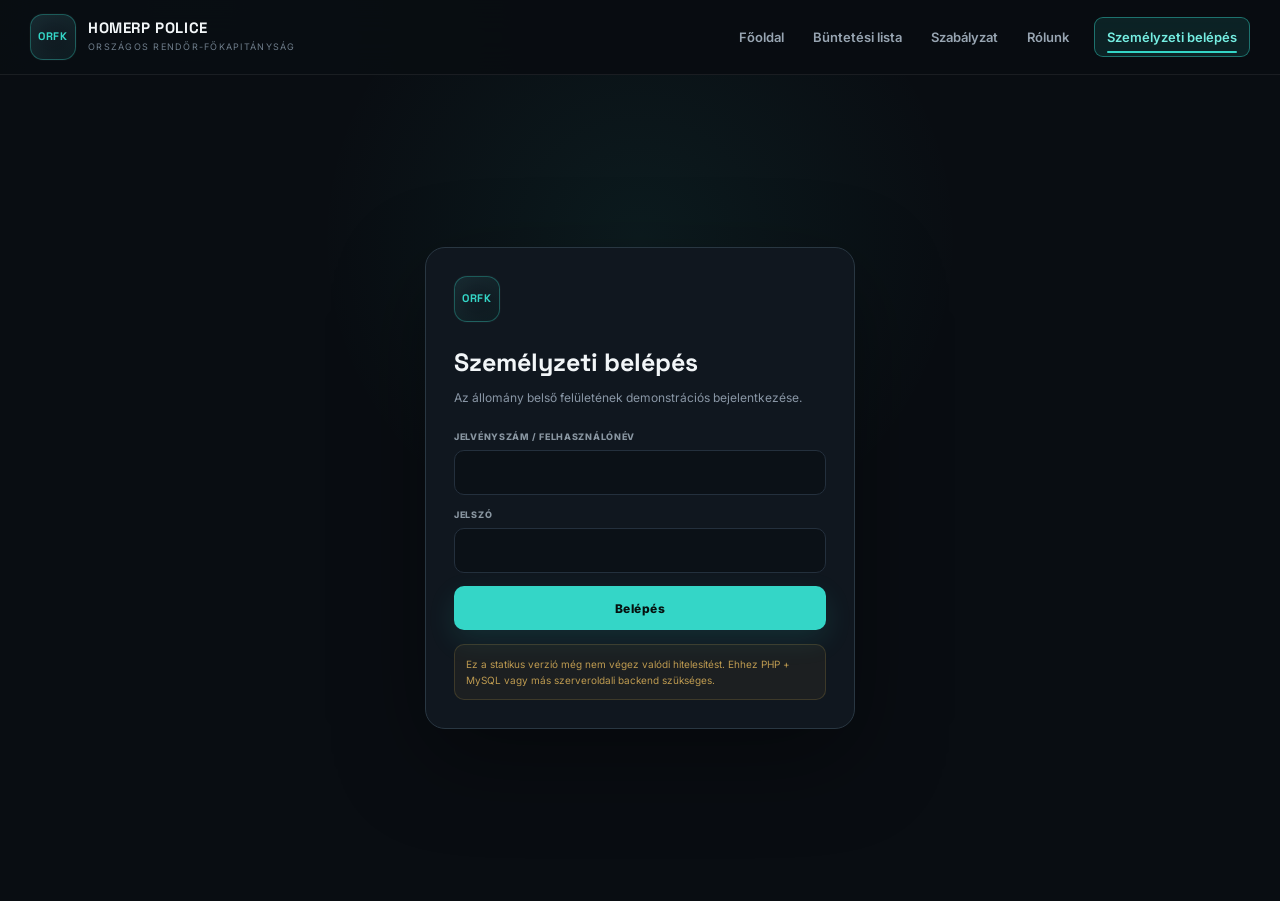
==== belepes.html @ 35298e3b "Add files via upload" ====
<!doctype html><html lang="hu"><head><meta charset="utf-8"><meta name="viewport" content="width=device-width,initial-scale=1"><title>Személyzeti belépés | ORFK</title><link rel="stylesheet" href="styles.css"></head><body>
<header class="site-header"><div class="container header-inner"><a class="brand" href="index.html"><span class="brand-mark">ORFK</span><span><strong>HOMERP POLICE</strong><small>Országos Rendőr-főkapitányság</small></span></a><nav class="nav"><a href="index.html">Főoldal</a><a href="buntetesek.html">Büntetési lista</a><a href="szabalyzat.html">Szabályzat</a><a href="rolunk.html">Rólunk</a><a class="login-link active" href="belepes.html">Személyzeti belépés</a></nav><button class="menu-btn">☰</button></div></header>
<main class="login-wrap"><form class="login-card" id="loginForm"><div class="brand-mark" style="margin-bottom:20px">ORFK</div><h1>Személyzeti belépés</h1><p>Az állomány belső felületének demonstrációs bejelentkezése.</p><div class="form-group"><label>JELVÉNYSZÁM / FELHASZNÁLÓNÉV</label><input class="form-control" autocomplete="username" required></div><div class="form-group"><label>JELSZÓ</label><input class="form-control" type="password" autocomplete="current-password" required></div><button class="btn btn-primary" style="width:100%">Belépés</button><div class="form-note">Ez a statikus verzió még nem végez valódi hitelesítést. Ehhez PHP + MySQL vagy más szerveroldali backend szükséges.</div></form></main>
<script src="data.js"></script><script src="app.js"></script></body></html>
---- styles.css ----
@import url('https://fonts.googleapis.com/css2?family=Inter:wght@400;500;600;700;800&family=Space+Grotesk:wght@600;700&display=swap');

:root {
  --bg:#090d12;
  --bg-2:#0d131a;
  --panel:#111821;
  --panel-2:#151e28;
  --panel-soft:rgba(18,27,37,.82);
  --text:#f2f6f8;
  --muted:#8996a5;
  --line:#24303d;
  --line-strong:#2f4150;
  --accent:#34d6c7;
  --accent-2:#75eee2;
  --accent-soft:rgba(52,214,199,.11);
  --danger:#ff6577;
  --warning:#ffc857;
  --success:#49db9b;
  --shadow:0 24px 60px rgba(0,0,0,.34);
  --radius:16px;
}

*{box-sizing:border-box}
html{scroll-behavior:smooth;background:var(--bg)}
body{margin:0;font-family:'Inter',system-ui,-apple-system,BlinkMacSystemFont,'Segoe UI',sans-serif;color:var(--text);background:
radial-gradient(circle at 15% 0%,rgba(52,214,199,.06),transparent 28%),
linear-gradient(180deg,#090d12,#0b1016 48%,#090d12);line-height:1.6}
body.menu-open{overflow:hidden}
a{color:inherit;text-decoration:none}
button,input{font:inherit}
img{max-width:100%;display:block}
.container{width:min(1220px,calc(100% - 40px));margin:0 auto}

.topbar{background:#070a0e;border-bottom:1px solid #18212b;color:#778391;font-size:11px;letter-spacing:.11em;text-transform:uppercase}
.topbar .container{min-height:32px;display:flex;align-items:center;justify-content:space-between;gap:16px}
.status-dot{display:inline-block;width:7px;height:7px;border-radius:50%;background:var(--success);margin-right:8px;box-shadow:0 0 14px rgba(73,219,155,.75)}

.site-header{position:sticky;top:0;z-index:50;background:rgba(9,13,18,.88);backdrop-filter:blur(18px);border-bottom:1px solid rgba(255,255,255,.07)}
.header-inner{height:74px;display:flex;align-items:center;gap:28px}
.brand{display:flex;align-items:center;gap:12px;min-width:255px}
.brand-mark{width:46px;height:46px;border-radius:13px;display:grid;place-items:center;border:1px solid rgba(52,214,199,.35);background:linear-gradient(145deg,#17242c,#0d151b);color:var(--accent);font-family:'Space Grotesk';font-weight:700;font-size:11px;letter-spacing:.06em;box-shadow:inset 0 0 24px rgba(52,214,199,.06),0 0 0 1px rgba(255,255,255,.02)}
.brand strong{display:block;font-family:'Space Grotesk';font-size:15px;line-height:1.1;letter-spacing:.04em}
.brand small{display:block;margin-top:4px;color:#6f7d8b;font-size:9px;letter-spacing:.14em;text-transform:uppercase}
.nav{margin-left:auto;display:flex;align-items:center;gap:5px}
.nav a{position:relative;color:#98a5b2;padding:9px 12px;border-radius:9px;font-size:13px;font-weight:600;transition:.18s}
.nav a:hover,.nav a.active{color:#fff;background:#111820}
.nav a.active::after{content:"";position:absolute;left:12px;right:12px;bottom:3px;height:2px;border-radius:2px;background:var(--accent)}
.nav .login-link{margin-left:8px;border:1px solid #273440;background:#0d141b;color:#c5d0d8}
.nav .login-link:hover,.nav .login-link.active{border-color:rgba(52,214,199,.45);background:var(--accent-soft);color:var(--accent-2)}
.menu-btn{display:none;margin-left:auto;background:#10171f;color:white;border:1px solid var(--line);border-radius:10px;width:42px;height:42px;cursor:pointer}

.hero{min-height:600px;position:relative;overflow:hidden;border-bottom:1px solid #18212a;background:
radial-gradient(circle at 75% 45%,rgba(52,214,199,.12),transparent 24%),
linear-gradient(110deg,rgba(8,12,17,.99) 0%,rgba(9,14,20,.96) 45%,rgba(10,18,24,.87) 100%)}
.hero::before{content:"";position:absolute;inset:0;opacity:.28;background-image:linear-gradient(rgba(255,255,255,.025) 1px,transparent 1px),linear-gradient(90deg,rgba(255,255,255,.025) 1px,transparent 1px);background-size:48px 48px;mask-image:linear-gradient(to right,black,transparent 85%)}
.hero::after{content:"HOMERP";position:absolute;right:-25px;bottom:-78px;font-family:'Space Grotesk';font-weight:700;font-size:190px;letter-spacing:-.055em;color:rgba(255,255,255,.018)}
.hero-inner{position:relative;z-index:2;min-height:600px;display:grid;grid-template-columns:1.08fr .92fr;align-items:center;gap:58px}
.eyebrow,.kicker{color:var(--accent);text-transform:uppercase;font-size:11px;letter-spacing:.2em;font-weight:800}
.eyebrow{display:flex;align-items:center;gap:10px}.eyebrow::before{content:"";width:28px;height:2px;background:var(--accent)}
.hero h1{font-family:'Space Grotesk';font-size:67px;line-height:.98;letter-spacing:-.045em;margin:18px 0 21px;max-width:780px}
.hero h1 span{display:block;color:var(--accent)}
.hero p{max-width:690px;color:#98a6b3;font-size:16px;margin:0}
.hero-actions{display:flex;gap:12px;margin-top:30px;flex-wrap:wrap}
.btn{min-height:44px;padding:0 18px;border-radius:10px;border:1px solid transparent;display:inline-flex;align-items:center;justify-content:center;font-size:12px;font-weight:800;letter-spacing:.04em;cursor:pointer;transition:.18s}
.btn-primary{background:var(--accent);color:#06110f;box-shadow:0 10px 28px rgba(52,214,199,.12)}
.btn-primary:hover{background:var(--accent-2);transform:translateY(-1px)}
.btn-ghost{border-color:#2a3843;background:#10171e;color:#c4cfd7}.btn-ghost:hover{border-color:rgba(52,214,199,.45);color:var(--accent-2)}
.hero-card{min-height:330px;border:1px solid #263440;border-radius:22px;background:linear-gradient(145deg,rgba(21,31,41,.9),rgba(12,18,24,.95));box-shadow:var(--shadow);padding:24px;position:relative;overflow:hidden}
.hero-card::before{content:"HRP";position:absolute;inset:24px 24px 82px;border:1px solid rgba(52,214,199,.16);border-radius:18px;display:grid;place-items:center;font-family:'Space Grotesk';font-weight:700;font-size:88px;letter-spacing:-.06em;color:rgba(52,214,199,.08);background:radial-gradient(circle,rgba(52,214,199,.08),transparent 62%)}
.hero-card::after{content:"ORFK • SECURE NETWORK";position:absolute;top:40px;right:40px;color:#52616f;font-size:9px;letter-spacing:.18em}
.badge-visual{height:235px}
.hero-card-footer{display:grid;grid-template-columns:repeat(3,1fr);border-top:1px solid #263440;padding-top:18px;gap:10px}
.hero-card-footer span{font-size:9px;color:#6f7c89;text-transform:uppercase;letter-spacing:.09em}.hero-card-footer strong{display:block;margin-top:3px;color:#e7eef2;font-size:12px}

.stats{position:relative;z-index:3;margin-top:-38px}.stats-grid{display:grid;grid-template-columns:repeat(4,1fr);background:rgba(16,23,31,.96);border:1px solid #26333f;border-radius:16px;box-shadow:var(--shadow);overflow:hidden}
.stat{padding:24px 26px;border-right:1px solid #26333f}.stat:last-child{border-right:0}.stat strong{display:block;font-family:'Space Grotesk';font-size:28px;color:var(--accent)}.stat span{font-size:11px;color:#798795;text-transform:uppercase;letter-spacing:.08em}

.section{padding:88px 0}.section.alt{background:rgba(12,17,23,.66);border-top:1px solid rgba(255,255,255,.025);border-bottom:1px solid rgba(255,255,255,.025)}
.section-head{display:flex;justify-content:space-between;gap:36px;align-items:end;margin-bottom:30px}.section-head h2{font-family:'Space Grotesk';font-size:34px;margin:6px 0 0;letter-spacing:-.03em}.section-head p{max-width:510px;color:var(--muted);margin:0;font-size:13px}
.steps{display:grid;grid-template-columns:repeat(4,1fr);gap:14px}.step{background:linear-gradient(180deg,#111821,#0e151c);border:1px solid var(--line);border-radius:var(--radius);padding:24px;min-height:230px;position:relative;overflow:hidden}.step:hover{border-color:#324554}.step-number{font-family:'Space Grotesk';font-size:44px;font-weight:700;color:#263542;line-height:1}.step h3{font-size:16px;margin:18px 0 8px}.step p{color:var(--muted);font-size:12px;margin:0}.step::after{content:"";position:absolute;width:52px;height:2px;background:var(--accent);left:24px;bottom:0}
.officers{display:grid;grid-template-columns:repeat(3,1fr);gap:14px}.officer-card{background:#10171f;border:1px solid var(--line);border-radius:14px;padding:17px;display:flex;align-items:center;gap:14px}.avatar{width:48px;height:48px;border-radius:12px;display:grid;place-items:center;background:#15232a;color:var(--accent);font-family:'Space Grotesk';font-weight:700;border:1px solid rgba(52,214,199,.18)}.online{width:8px;height:8px;border-radius:50%;background:var(--success);box-shadow:0 0 12px rgba(73,219,155,.65);margin-left:auto}.officer-card h3{margin:0 0 2px;font-size:13px}.officer-card p{margin:0;color:var(--muted);font-size:10px}
.blog-grid{display:grid;grid-template-columns:repeat(3,1fr);gap:16px}.blog-card{background:#10171f;border:1px solid var(--line);border-radius:16px;overflow:hidden;transition:.18s}.blog-card:hover{transform:translateY(-3px);border-color:#314653;box-shadow:0 18px 42px rgba(0,0,0,.22)}.blog-cover{height:160px;background:linear-gradient(135deg,#14242b,#0c151b);position:relative;overflow:hidden}.blog-cover::before{content:"";position:absolute;inset:0;background:linear-gradient(135deg,transparent,rgba(52,214,199,.08)),repeating-linear-gradient(135deg,rgba(255,255,255,.018) 0 14px,transparent 14px 28px)}.blog-cover::after{content:"HOMERP";position:absolute;right:18px;bottom:4px;font-family:'Space Grotesk';font-size:38px;font-weight:700;color:rgba(255,255,255,.035)}.blog-cover span{position:absolute;left:16px;bottom:14px;padding:5px 8px;border-radius:7px;color:#06110f;background:var(--accent);font-size:9px;font-weight:800}.blog-body{padding:18px}.blog-meta{color:#63717f;font-size:10px}.blog-body h3{margin:7px 0 8px;font-size:16px}.blog-body p{margin:0;color:var(--muted);font-size:12px}
.cta{background:linear-gradient(120deg,#111a22,#101b21);color:white;border:1px solid #2a3945;border-radius:20px;padding:36px;display:flex;align-items:center;justify-content:space-between;gap:30px;position:relative;overflow:hidden}.cta::after{content:"HRP";position:absolute;right:24px;top:-30px;font-family:'Space Grotesk';font-size:120px;font-weight:700;color:rgba(52,214,199,.025)}.cta h2{font-family:'Space Grotesk';margin:0 0 9px;font-size:27px}.cta p{margin:0;color:#8997a4;max-width:650px;font-size:13px}.cta .btn{position:relative;z-index:2;white-space:nowrap}

.page-hero{background:linear-gradient(120deg,#0b1117,#0d171d);color:white;padding:58px 0;border-bottom:1px solid #1d2933}.page-hero h1{font-family:'Space Grotesk';font-size:39px;margin:7px 0 8px}.page-hero p{color:#8998a6;max-width:760px;margin:0;font-size:13px}
.panel{background:rgba(16,23,31,.97);border:1px solid var(--line);border-radius:var(--radius);box-shadow:0 16px 38px rgba(0,0,0,.15)}
.penalty-layout{display:grid;grid-template-columns:1fr 390px;gap:18px;align-items:start}.penalty-main{overflow:hidden}.toolbar{padding:16px;border-bottom:1px solid var(--line);display:flex;gap:10px}.search{flex:1;min-height:44px;border:1px solid var(--line);border-radius:10px;padding:0 14px;outline:0;background:#0b1117;color:white}.search::placeholder{color:#5f6c79}.search:focus{border-color:rgba(52,214,199,.55);box-shadow:0 0 0 3px rgba(52,214,199,.07)}.filters{display:flex;gap:7px;flex-wrap:wrap;padding:13px 16px;border-bottom:1px solid var(--line)}.filter-btn{border:1px solid var(--line);background:#0d141b;color:#7d8a97;border-radius:9px;padding:7px 10px;font-size:10px;font-weight:800;cursor:pointer}.filter-btn.active,.filter-btn:hover{background:var(--accent-soft);color:var(--accent);border-color:rgba(52,214,199,.38)}.penalty-list{padding:10px;display:grid;gap:7px;max-height:690px;overflow:auto}.penalty-item{border:1px solid #202d37;background:#0d141b;border-radius:11px;padding:13px;display:grid;grid-template-columns:82px 1fr auto;gap:12px;align-items:center;cursor:pointer;transition:.15s}.penalty-item:hover{border-color:rgba(52,214,199,.35);background:#101a20}.penalty-code{color:var(--accent);font-family:'Space Grotesk';font-weight:700;font-size:12px}.penalty-title{font-weight:700;font-size:12px}.penalty-cat{color:#62707e;font-size:9px;text-transform:uppercase;letter-spacing:.09em;margin-top:2px}.penalty-values{text-align:right;font-size:10px;color:#6f7d89}.penalty-values strong{display:block;color:#dbe5ea;font-size:11px}.docket{position:sticky;top:92px;overflow:hidden}.docket-head{padding:16px 18px;border-bottom:1px solid var(--line);display:flex;justify-content:space-between;align-items:center}.docket-head h3{margin:0;font-size:13px}.link-danger{border:0;background:none;color:var(--danger);font-size:10px;font-weight:800;cursor:pointer}.docket-list{padding:10px;display:grid;gap:8px;max-height:410px;overflow:auto;min-height:180px}.docket-empty{color:#64717d;font-size:11px;text-align:center;margin:auto;padding:40px 10px}.docket-row{border:1px solid #202d37;border-radius:10px;padding:10px 11px;display:flex;align-items:center;gap:10px;background:#0d141b}.docket-row strong{font-size:10px;display:block}.docket-row small{color:#687582;font-size:9px}.remove{margin-left:auto;width:27px;height:27px;border:1px solid rgba(255,101,119,.14);border-radius:8px;background:rgba(255,101,119,.06);color:var(--danger);cursor:pointer;font-weight:800}.summary{border-top:1px solid var(--line);background:#0b1117;padding:16px}.summary-row{display:flex;justify-content:space-between;gap:16px;font-size:11px;margin-bottom:7px;color:#7f8c98}.summary-row strong{font-family:'Space Grotesk';color:#ecf3f5}.summary .btn{width:100%;margin-top:10px}
.content-grid{display:grid;grid-template-columns:1fr 300px;gap:18px}.article{padding:28px}.article h2{font-family:'Space Grotesk';font-size:26px;margin:0 0 14px}.article h3{margin:26px 0 7px;font-size:15px}.article p,.article li{color:#82909d;font-size:12px}.side-card{padding:20px;position:sticky;top:92px}.side-card h3{margin-top:0;font-size:14px}.side-card a{display:block;color:#8e9aa6;font-size:11px;padding:8px 0;border-bottom:1px solid var(--line)}.side-card a:hover{color:var(--accent)}
.login-wrap{min-height:calc(100vh - 74px);display:grid;place-items:center;background:radial-gradient(circle at 50% 20%,rgba(52,214,199,.07),transparent 35%),#090d12;padding:50px 20px}.login-card{width:min(100%,430px);background:#10171f;border:1px solid #293742;border-radius:20px;padding:28px;box-shadow:0 30px 90px rgba(0,0,0,.36)}.login-card h1{font-family:'Space Grotesk';margin:0 0 6px;font-size:25px}.login-card p{color:var(--muted);margin:0 0 23px;font-size:12px}.form-group{margin-bottom:13px}.form-group label{display:block;font-weight:800;font-size:9px;letter-spacing:.08em;margin-bottom:6px;color:#8996a1}.form-control{width:100%;min-height:45px;border:1px solid var(--line);border-radius:10px;padding:0 13px;outline:none;background:#0b1117;color:white}.form-control:focus{border-color:rgba(52,214,199,.5);box-shadow:0 0 0 3px rgba(52,214,199,.07)}.form-note{margin-top:14px;padding:11px;border:1px solid rgba(255,200,87,.15);border-radius:10px;background:rgba(255,200,87,.05);color:#bd9a50;font-size:10px}
.footer{background:#070b0f;color:#697582;padding:50px 0 23px;border-top:1px solid #171f27}.footer-grid{display:grid;grid-template-columns:1.3fr repeat(3,1fr);gap:32px}.footer h4{color:#dce5e9;margin:0 0 13px;font-size:10px;text-transform:uppercase;letter-spacing:.1em}.footer a{display:block;font-size:11px;padding:4px 0}.footer a:hover{color:var(--accent)}.footer-brand{color:white;font-family:'Space Grotesk';font-weight:700;font-size:16px;margin-bottom:8px}.footer p{margin:0;font-size:11px;max-width:340px}.copyright{border-top:1px solid #171f27;margin-top:31px;padding-top:18px;font-size:9px;display:flex;justify-content:space-between;gap:20px}
.toast{position:fixed;right:20px;bottom:20px;background:#111a22;color:white;border:1px solid #2a3944;border-radius:11px;padding:12px 15px;box-shadow:0 15px 45px rgba(0,0,0,.28);transform:translateY(20px);opacity:0;pointer-events:none;transition:.2s;z-index:100;font-size:11px}.toast.show{transform:translateY(0);opacity:1}
*{scrollbar-width:thin;scrollbar-color:#26343f #0b1117}*::-webkit-scrollbar{width:8px;height:8px}*::-webkit-scrollbar-track{background:#0b1117}*::-webkit-scrollbar-thumb{background:#26343f;border-radius:20px}

@media(max-width:980px){.nav{position:fixed;inset:74px 0 auto 0;background:#0a0f14;padding:18px 20px 24px;flex-direction:column;align-items:stretch;transform:translateY(-135%);transition:.25s;border-bottom:1px solid var(--line)}.nav.open{transform:translateY(0)}.nav a{padding:12px}.nav .login-link{margin-left:0}.menu-btn{display:block}.hero-inner{grid-template-columns:1fr;padding:72px 0 95px}.hero-card{display:none}.stats-grid{grid-template-columns:repeat(2,1fr)}.stat:nth-child(2){border-right:0}.stat:nth-child(-n+2){border-bottom:1px solid var(--line)}.steps,.blog-grid{grid-template-columns:repeat(2,1fr)}.officers{grid-template-columns:1fr 1fr}.penalty-layout,.content-grid{grid-template-columns:1fr}.docket,.side-card{position:static}.footer-grid{grid-template-columns:1fr 1fr}}
@media(max-width:640px){.container{width:min(100% - 28px,1220px)}.topbar .container{justify-content:center}.topbar .container span:last-child{display:none}.brand{min-width:0}.brand small{display:none}.hero{min-height:auto}.hero-inner{min-height:auto;padding:62px 0 86px}.hero h1{font-size:45px}.stats{margin-top:-32px}.stat{padding:19px}.stat strong{font-size:23px}.section{padding:62px 0}.section-head{display:block}.section-head p{margin-top:13px}.steps,.officers,.blog-grid,.footer-grid{grid-template-columns:1fr}.cta{padding:26px;display:block}.cta .btn{margin-top:18px}.penalty-item{grid-template-columns:70px 1fr}.penalty-values{grid-column:2;text-align:left}.copyright{display:block}.copyright span{display:block;margin-top:5px}}
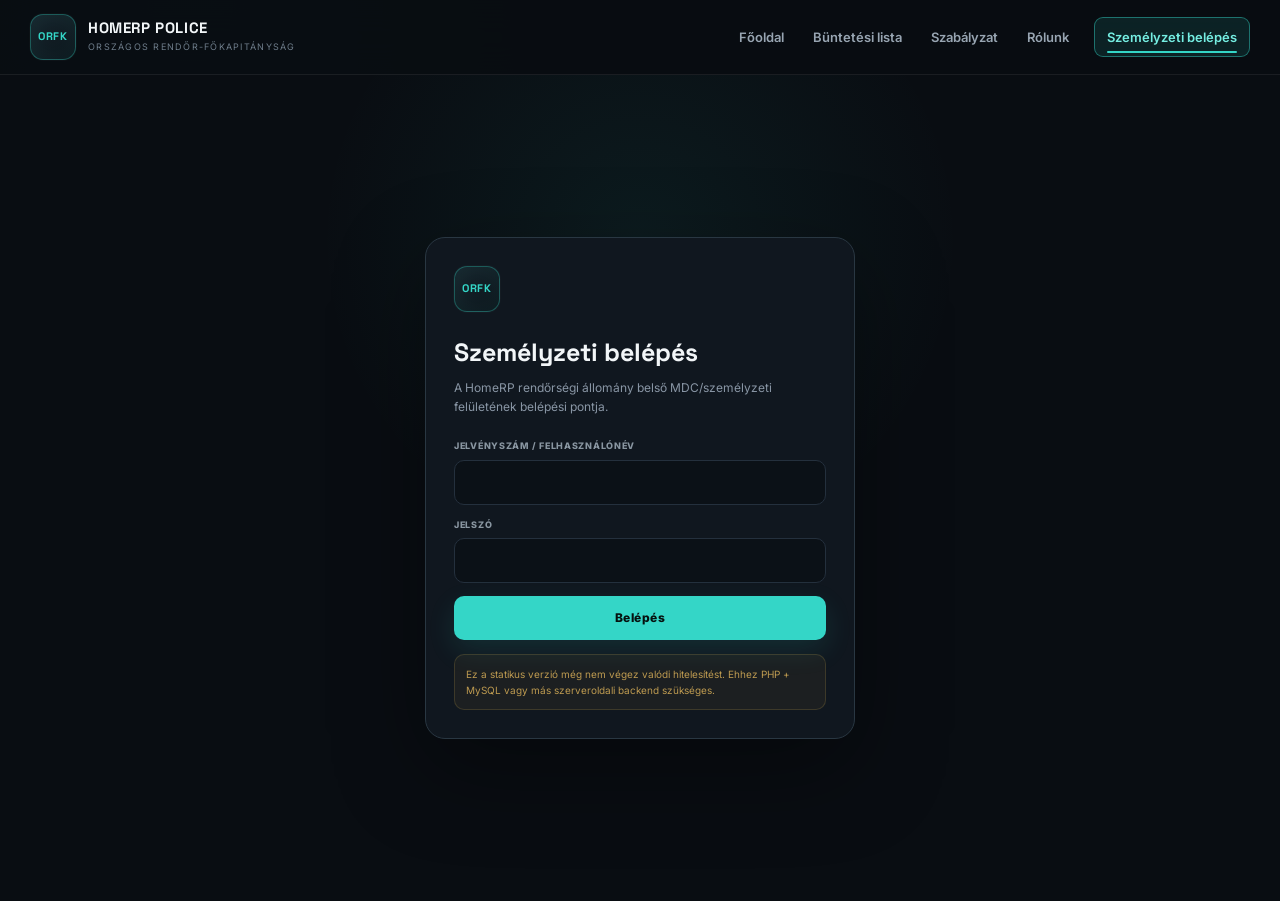
==== commit aa75f890: "Add files V1.1.0" ====
--- a/belepes.html
+++ b/belepes.html
@@ -1,4 +1,4 @@
 <!doctype html><html lang="hu"><head><meta charset="utf-8"><meta name="viewport" content="width=device-width,initial-scale=1"><title>Személyzeti belépés | ORFK</title><link rel="stylesheet" href="styles.css"></head><body>
 <header class="site-header"><div class="container header-inner"><a class="brand" href="index.html"><span class="brand-mark">ORFK</span><span><strong>HOMERP POLICE</strong><small>Országos Rendőr-főkapitányság</small></span></a><nav class="nav"><a href="index.html">Főoldal</a><a href="buntetesek.html">Büntetési lista</a><a href="szabalyzat.html">Szabályzat</a><a href="rolunk.html">Rólunk</a><a class="login-link active" href="belepes.html">Személyzeti belépés</a></nav><button class="menu-btn">☰</button></div></header>
-<main class="login-wrap"><form class="login-card" id="loginForm"><div class="brand-mark" style="margin-bottom:20px">ORFK</div><h1>Személyzeti belépés</h1><p>Az állomány belső felületének demonstrációs bejelentkezése.</p><div class="form-group"><label>JELVÉNYSZÁM / FELHASZNÁLÓNÉV</label><input class="form-control" autocomplete="username" required></div><div class="form-group"><label>JELSZÓ</label><input class="form-control" type="password" autocomplete="current-password" required></div><button class="btn btn-primary" style="width:100%">Belépés</button><div class="form-note">Ez a statikus verzió még nem végez valódi hitelesítést. Ehhez PHP + MySQL vagy más szerveroldali backend szükséges.</div></form></main>
+<main class="login-wrap"><form class="login-card" id="loginForm"><div class="brand-mark" style="margin-bottom:20px">ORFK</div><h1>Személyzeti belépés</h1><p>A HomeRP rendőrségi állomány belső MDC/személyzeti felületének belépési pontja.</p><div class="form-group"><label>JELVÉNYSZÁM / FELHASZNÁLÓNÉV</label><input class="form-control" autocomplete="username" required></div><div class="form-group"><label>JELSZÓ</label><input class="form-control" type="password" autocomplete="current-password" required></div><button class="btn btn-primary" style="width:100%">Belépés</button><div class="form-note">Ez a statikus verzió még nem végez valódi hitelesítést. Ehhez PHP + MySQL vagy más szerveroldali backend szükséges.</div></form></main>
 <script src="data.js"></script><script src="app.js"></script></body></html>
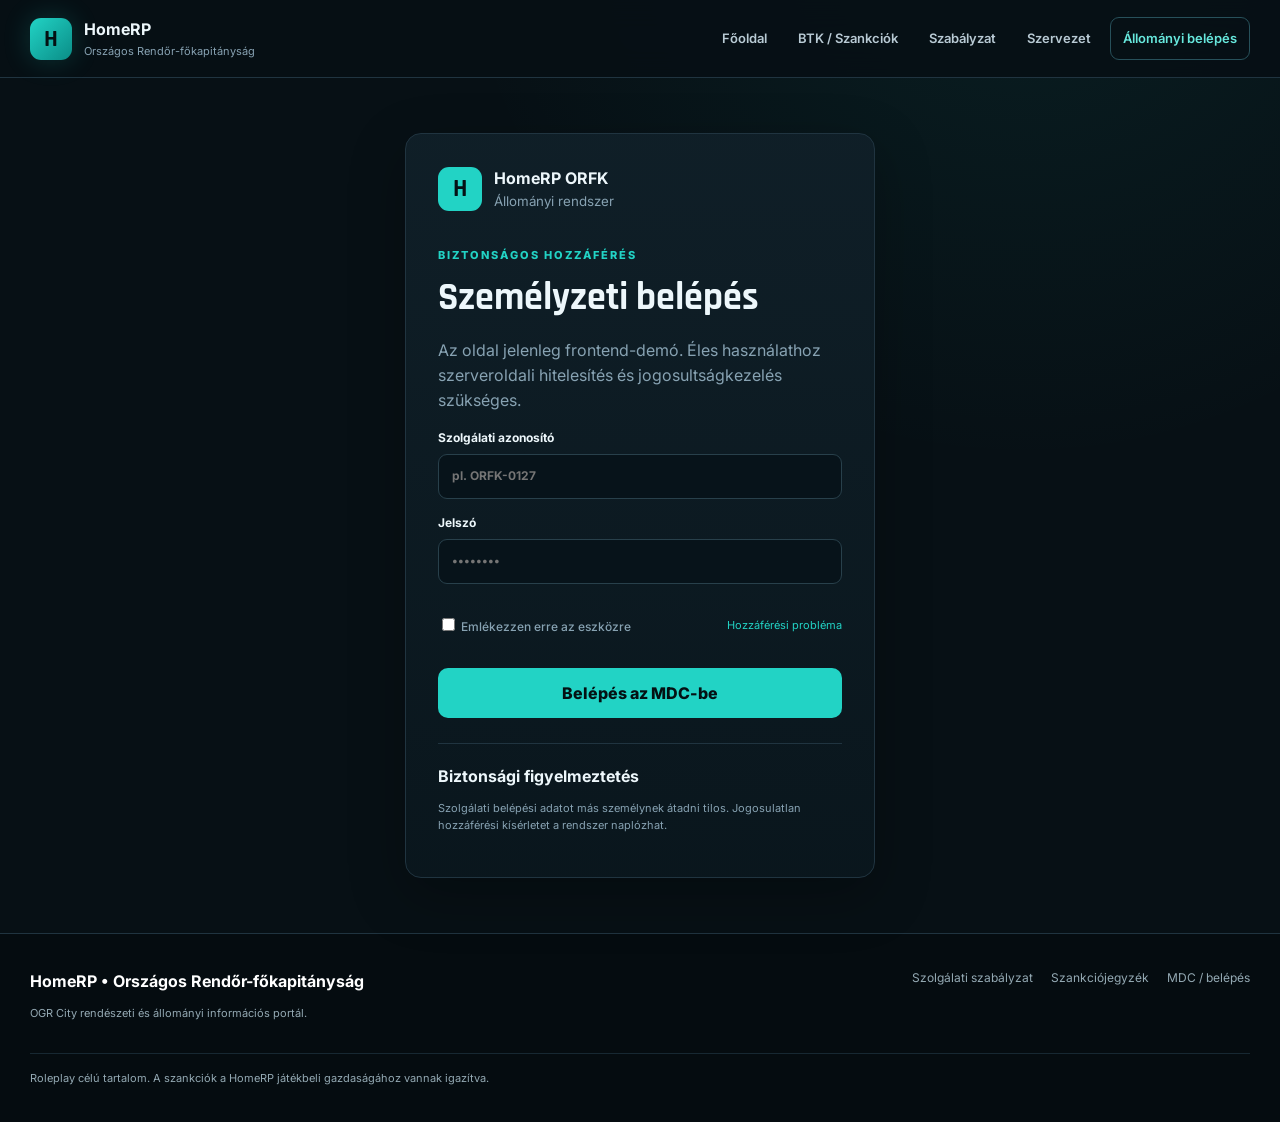
==== commit 948b1fcf: "Add files V1.2.0" ====
--- a/belepes.html
+++ b/belepes.html
@@ -1,4 +1,63 @@
-<!doctype html><html lang="hu"><head><meta charset="utf-8"><meta name="viewport" content="width=device-width,initial-scale=1"><title>Személyzeti belépés | ORFK</title><link rel="stylesheet" href="styles.css"></head><body>
-<header class="site-header"><div class="container header-inner"><a class="brand" href="index.html"><span class="brand-mark">ORFK</span><span><strong>HOMERP POLICE</strong><small>Országos Rendőr-főkapitányság</small></span></a><nav class="nav"><a href="index.html">Főoldal</a><a href="buntetesek.html">Büntetési lista</a><a href="szabalyzat.html">Szabályzat</a><a href="rolunk.html">Rólunk</a><a class="login-link active" href="belepes.html">Személyzeti belépés</a></nav><button class="menu-btn">☰</button></div></header>
-<main class="login-wrap"><form class="login-card" id="loginForm"><div class="brand-mark" style="margin-bottom:20px">ORFK</div><h1>Személyzeti belépés</h1><p>A HomeRP rendőrségi állomány belső MDC/személyzeti felületének belépési pontja.</p><div class="form-group"><label>JELVÉNYSZÁM / FELHASZNÁLÓNÉV</label><input class="form-control" autocomplete="username" required></div><div class="form-group"><label>JELSZÓ</label><input class="form-control" type="password" autocomplete="current-password" required></div><button class="btn btn-primary" style="width:100%">Belépés</button><div class="form-note">Ez a statikus verzió még nem végez valódi hitelesítést. Ehhez PHP + MySQL vagy más szerveroldali backend szükséges.</div></form></main>
-<script src="data.js"></script><script src="app.js"></script></body></html>
+<!doctype html>
+<html lang="hu">
+<head>
+  <meta charset="utf-8">
+  <meta name="viewport" content="width=device-width,initial-scale=1">
+  <meta name="theme-color" content="#091218">
+  <title>Állományi belépés • HomeRP ORFK</title>
+  <link rel="stylesheet" href="styles.css">
+  
+</head>
+<body>
+
+<header class="topbar">
+  <a class="brand" href="index.html">
+    <span class="brand-mark">H</span>
+    <span><b>HomeRP</b><small>Országos Rendőr-főkapitányság</small></span>
+  </a>
+  <button class="nav-toggle" aria-label="Menü" onclick="toggleNav()">☰</button>
+  <nav id="mainNav">
+    <a href="index.html">Főoldal</a>
+    <a href="buntetesek.html">BTK / Szankciók</a>
+    <a href="szabalyzat.html">Szabályzat</a>
+    <a href="rolunk.html">Szervezet</a>
+    <a class="nav-login" href="belepes.html">Állományi belépés</a>
+  </nav>
+</header>
+
+
+<main class="login-page">
+  <section class="login-card panel">
+    <div class="login-logo"><span>H</span><div><b>HomeRP ORFK</b><small>Állományi rendszer</small></div></div>
+    <span class="eyebrow">BIZTONSÁGOS HOZZÁFÉRÉS</span>
+    <h1>Személyzeti belépés</h1>
+    <p class="muted">Az oldal jelenleg frontend-demó. Éles használathoz szerveroldali hitelesítés és jogosultságkezelés szükséges.</p>
+    <form onsubmit="demoLogin(event)">
+      <label>Szolgálati azonosító<input class="input" id="loginId" autocomplete="username" placeholder="pl. ORFK-0127"></label>
+      <label>Jelszó<input class="input" id="loginPass" type="password" autocomplete="current-password" placeholder="••••••••"></label>
+      <div class="form-row"><label class="checkbox"><input type="checkbox"> Emlékezzen erre az eszközre</label><a href="#" onclick="return false">Hozzáférési probléma</a></div>
+      <button class="btn primary full">Belépés az MDC-be</button>
+    </form>
+    <div id="loginNotice" class="notice hidden"></div>
+    <div class="security-note"><b>Biztonsági figyelmeztetés</b><p>Szolgálati belépési adatot más személynek átadni tilos. Jogosulatlan hozzáférési kísérletet a rendszer naplózhat.</p></div>
+  </section>
+</main>
+
+
+<footer class="site-footer">
+  <div>
+    <strong>HomeRP • Országos Rendőr-főkapitányság</strong>
+    <p>OGR City rendészeti és állományi információs portál.</p>
+  </div>
+  <div class="footer-links">
+    <a href="szabalyzat.html">Szolgálati szabályzat</a>
+    <a href="buntetesek.html">Szankciójegyzék</a>
+    <a href="belepes.html">MDC / belépés</a>
+  </div>
+  <small>Roleplay célú tartalom. A szankciók a HomeRP játékbeli gazdaságához vannak igazítva.</small>
+</footer>
+
+<script src="data.js"></script>
+<script src="app.js"></script>
+</body>
+</html>
--- a/styles.css
+++ b/styles.css
@@ -1,95 +1,16 @@
-@import url('https://fonts.googleapis.com/css2?family=Inter:wght@400;500;600;700;800&family=Space+Grotesk:wght@600;700&display=swap');
 
-:root {
-  --bg:#090d12;
-  --bg-2:#0d131a;
-  --panel:#111821;
-  --panel-2:#151e28;
-  --panel-soft:rgba(18,27,37,.82);
-  --text:#f2f6f8;
-  --muted:#8996a5;
-  --line:#24303d;
-  --line-strong:#2f4150;
-  --accent:#34d6c7;
-  --accent-2:#75eee2;
-  --accent-soft:rgba(52,214,199,.11);
-  --danger:#ff6577;
-  --warning:#ffc857;
-  --success:#49db9b;
-  --shadow:0 24px 60px rgba(0,0,0,.34);
-  --radius:16px;
-}
-
-*{box-sizing:border-box}
-html{scroll-behavior:smooth;background:var(--bg)}
-body{margin:0;font-family:'Inter',system-ui,-apple-system,BlinkMacSystemFont,'Segoe UI',sans-serif;color:var(--text);background:
-radial-gradient(circle at 15% 0%,rgba(52,214,199,.06),transparent 28%),
-linear-gradient(180deg,#090d12,#0b1016 48%,#090d12);line-height:1.6}
-body.menu-open{overflow:hidden}
-a{color:inherit;text-decoration:none}
-button,input{font:inherit}
-img{max-width:100%;display:block}
-.container{width:min(1220px,calc(100% - 40px));margin:0 auto}
-
-.topbar{background:#070a0e;border-bottom:1px solid #18212b;color:#778391;font-size:11px;letter-spacing:.11em;text-transform:uppercase}
-.topbar .container{min-height:32px;display:flex;align-items:center;justify-content:space-between;gap:16px}
-.status-dot{display:inline-block;width:7px;height:7px;border-radius:50%;background:var(--success);margin-right:8px;box-shadow:0 0 14px rgba(73,219,155,.75)}
-
-.site-header{position:sticky;top:0;z-index:50;background:rgba(9,13,18,.88);backdrop-filter:blur(18px);border-bottom:1px solid rgba(255,255,255,.07)}
-.header-inner{height:74px;display:flex;align-items:center;gap:28px}
-.brand{display:flex;align-items:center;gap:12px;min-width:255px}
-.brand-mark{width:46px;height:46px;border-radius:13px;display:grid;place-items:center;border:1px solid rgba(52,214,199,.35);background:linear-gradient(145deg,#17242c,#0d151b);color:var(--accent);font-family:'Space Grotesk';font-weight:700;font-size:11px;letter-spacing:.06em;box-shadow:inset 0 0 24px rgba(52,214,199,.06),0 0 0 1px rgba(255,255,255,.02)}
-.brand strong{display:block;font-family:'Space Grotesk';font-size:15px;line-height:1.1;letter-spacing:.04em}
-.brand small{display:block;margin-top:4px;color:#6f7d8b;font-size:9px;letter-spacing:.14em;text-transform:uppercase}
-.nav{margin-left:auto;display:flex;align-items:center;gap:5px}
-.nav a{position:relative;color:#98a5b2;padding:9px 12px;border-radius:9px;font-size:13px;font-weight:600;transition:.18s}
-.nav a:hover,.nav a.active{color:#fff;background:#111820}
-.nav a.active::after{content:"";position:absolute;left:12px;right:12px;bottom:3px;height:2px;border-radius:2px;background:var(--accent)}
-.nav .login-link{margin-left:8px;border:1px solid #273440;background:#0d141b;color:#c5d0d8}
-.nav .login-link:hover,.nav .login-link.active{border-color:rgba(52,214,199,.45);background:var(--accent-soft);color:var(--accent-2)}
-.menu-btn{display:none;margin-left:auto;background:#10171f;color:white;border:1px solid var(--line);border-radius:10px;width:42px;height:42px;cursor:pointer}
-
-.hero{min-height:600px;position:relative;overflow:hidden;border-bottom:1px solid #18212a;background:
-radial-gradient(circle at 75% 45%,rgba(52,214,199,.12),transparent 24%),
-linear-gradient(110deg,rgba(8,12,17,.99) 0%,rgba(9,14,20,.96) 45%,rgba(10,18,24,.87) 100%)}
-.hero::before{content:"";position:absolute;inset:0;opacity:.28;background-image:linear-gradient(rgba(255,255,255,.025) 1px,transparent 1px),linear-gradient(90deg,rgba(255,255,255,.025) 1px,transparent 1px);background-size:48px 48px;mask-image:linear-gradient(to right,black,transparent 85%)}
-.hero::after{content:"HOMERP";position:absolute;right:-25px;bottom:-78px;font-family:'Space Grotesk';font-weight:700;font-size:190px;letter-spacing:-.055em;color:rgba(255,255,255,.018)}
-.hero-inner{position:relative;z-index:2;min-height:600px;display:grid;grid-template-columns:1.08fr .92fr;align-items:center;gap:58px}
-.eyebrow,.kicker{color:var(--accent);text-transform:uppercase;font-size:11px;letter-spacing:.2em;font-weight:800}
-.eyebrow{display:flex;align-items:center;gap:10px}.eyebrow::before{content:"";width:28px;height:2px;background:var(--accent)}
-.hero h1{font-family:'Space Grotesk';font-size:67px;line-height:.98;letter-spacing:-.045em;margin:18px 0 21px;max-width:780px}
-.hero h1 span{display:block;color:var(--accent)}
-.hero p{max-width:690px;color:#98a6b3;font-size:16px;margin:0}
-.hero-actions{display:flex;gap:12px;margin-top:30px;flex-wrap:wrap}
-.btn{min-height:44px;padding:0 18px;border-radius:10px;border:1px solid transparent;display:inline-flex;align-items:center;justify-content:center;font-size:12px;font-weight:800;letter-spacing:.04em;cursor:pointer;transition:.18s}
-.btn-primary{background:var(--accent);color:#06110f;box-shadow:0 10px 28px rgba(52,214,199,.12)}
-.btn-primary:hover{background:var(--accent-2);transform:translateY(-1px)}
-.btn-ghost{border-color:#2a3843;background:#10171e;color:#c4cfd7}.btn-ghost:hover{border-color:rgba(52,214,199,.45);color:var(--accent-2)}
-.hero-card{min-height:330px;border:1px solid #263440;border-radius:22px;background:linear-gradient(145deg,rgba(21,31,41,.9),rgba(12,18,24,.95));box-shadow:var(--shadow);padding:24px;position:relative;overflow:hidden}
-.hero-card::before{content:"HRP";position:absolute;inset:24px 24px 82px;border:1px solid rgba(52,214,199,.16);border-radius:18px;display:grid;place-items:center;font-family:'Space Grotesk';font-weight:700;font-size:88px;letter-spacing:-.06em;color:rgba(52,214,199,.08);background:radial-gradient(circle,rgba(52,214,199,.08),transparent 62%)}
-.hero-card::after{content:"ORFK • SECURE NETWORK";position:absolute;top:40px;right:40px;color:#52616f;font-size:9px;letter-spacing:.18em}
-.badge-visual{height:235px}
-.hero-card-footer{display:grid;grid-template-columns:repeat(3,1fr);border-top:1px solid #263440;padding-top:18px;gap:10px}
-.hero-card-footer span{font-size:9px;color:#6f7c89;text-transform:uppercase;letter-spacing:.09em}.hero-card-footer strong{display:block;margin-top:3px;color:#e7eef2;font-size:12px}
-
-.stats{position:relative;z-index:3;margin-top:-38px}.stats-grid{display:grid;grid-template-columns:repeat(4,1fr);background:rgba(16,23,31,.96);border:1px solid #26333f;border-radius:16px;box-shadow:var(--shadow);overflow:hidden}
-.stat{padding:24px 26px;border-right:1px solid #26333f}.stat:last-child{border-right:0}.stat strong{display:block;font-family:'Space Grotesk';font-size:28px;color:var(--accent)}.stat span{font-size:11px;color:#798795;text-transform:uppercase;letter-spacing:.08em}
-
-.section{padding:88px 0}.section.alt{background:rgba(12,17,23,.66);border-top:1px solid rgba(255,255,255,.025);border-bottom:1px solid rgba(255,255,255,.025)}
-.section-head{display:flex;justify-content:space-between;gap:36px;align-items:end;margin-bottom:30px}.section-head h2{font-family:'Space Grotesk';font-size:34px;margin:6px 0 0;letter-spacing:-.03em}.section-head p{max-width:510px;color:var(--muted);margin:0;font-size:13px}
-.steps{display:grid;grid-template-columns:repeat(4,1fr);gap:14px}.step{background:linear-gradient(180deg,#111821,#0e151c);border:1px solid var(--line);border-radius:var(--radius);padding:24px;min-height:230px;position:relative;overflow:hidden}.step:hover{border-color:#324554}.step-number{font-family:'Space Grotesk';font-size:44px;font-weight:700;color:#263542;line-height:1}.step h3{font-size:16px;margin:18px 0 8px}.step p{color:var(--muted);font-size:12px;margin:0}.step::after{content:"";position:absolute;width:52px;height:2px;background:var(--accent);left:24px;bottom:0}
-.officers{display:grid;grid-template-columns:repeat(3,1fr);gap:14px}.officer-card{background:#10171f;border:1px solid var(--line);border-radius:14px;padding:17px;display:flex;align-items:center;gap:14px}.avatar{width:48px;height:48px;border-radius:12px;display:grid;place-items:center;background:#15232a;color:var(--accent);font-family:'Space Grotesk';font-weight:700;border:1px solid rgba(52,214,199,.18)}.online{width:8px;height:8px;border-radius:50%;background:var(--success);box-shadow:0 0 12px rgba(73,219,155,.65);margin-left:auto}.officer-card h3{margin:0 0 2px;font-size:13px}.officer-card p{margin:0;color:var(--muted);font-size:10px}
-.blog-grid{display:grid;grid-template-columns:repeat(3,1fr);gap:16px}.blog-card{background:#10171f;border:1px solid var(--line);border-radius:16px;overflow:hidden;transition:.18s}.blog-card:hover{transform:translateY(-3px);border-color:#314653;box-shadow:0 18px 42px rgba(0,0,0,.22)}.blog-cover{height:160px;background:linear-gradient(135deg,#14242b,#0c151b);position:relative;overflow:hidden}.blog-cover::before{content:"";position:absolute;inset:0;background:linear-gradient(135deg,transparent,rgba(52,214,199,.08)),repeating-linear-gradient(135deg,rgba(255,255,255,.018) 0 14px,transparent 14px 28px)}.blog-cover::after{content:"HOMERP";position:absolute;right:18px;bottom:4px;font-family:'Space Grotesk';font-size:38px;font-weight:700;color:rgba(255,255,255,.035)}.blog-cover span{position:absolute;left:16px;bottom:14px;padding:5px 8px;border-radius:7px;color:#06110f;background:var(--accent);font-size:9px;font-weight:800}.blog-body{padding:18px}.blog-meta{color:#63717f;font-size:10px}.blog-body h3{margin:7px 0 8px;font-size:16px}.blog-body p{margin:0;color:var(--muted);font-size:12px}
-.cta{background:linear-gradient(120deg,#111a22,#101b21);color:white;border:1px solid #2a3945;border-radius:20px;padding:36px;display:flex;align-items:center;justify-content:space-between;gap:30px;position:relative;overflow:hidden}.cta::after{content:"HRP";position:absolute;right:24px;top:-30px;font-family:'Space Grotesk';font-size:120px;font-weight:700;color:rgba(52,214,199,.025)}.cta h2{font-family:'Space Grotesk';margin:0 0 9px;font-size:27px}.cta p{margin:0;color:#8997a4;max-width:650px;font-size:13px}.cta .btn{position:relative;z-index:2;white-space:nowrap}
-
-.page-hero{background:linear-gradient(120deg,#0b1117,#0d171d);color:white;padding:58px 0;border-bottom:1px solid #1d2933}.page-hero h1{font-family:'Space Grotesk';font-size:39px;margin:7px 0 8px}.page-hero p{color:#8998a6;max-width:760px;margin:0;font-size:13px}
-.panel{background:rgba(16,23,31,.97);border:1px solid var(--line);border-radius:var(--radius);box-shadow:0 16px 38px rgba(0,0,0,.15)}
-.penalty-layout{display:grid;grid-template-columns:1fr 390px;gap:18px;align-items:start}.penalty-main{overflow:hidden}.toolbar{padding:16px;border-bottom:1px solid var(--line);display:flex;gap:10px}.search{flex:1;min-height:44px;border:1px solid var(--line);border-radius:10px;padding:0 14px;outline:0;background:#0b1117;color:white}.search::placeholder{color:#5f6c79}.search:focus{border-color:rgba(52,214,199,.55);box-shadow:0 0 0 3px rgba(52,214,199,.07)}.filters{display:flex;gap:7px;flex-wrap:wrap;padding:13px 16px;border-bottom:1px solid var(--line)}.filter-btn{border:1px solid var(--line);background:#0d141b;color:#7d8a97;border-radius:9px;padding:7px 10px;font-size:10px;font-weight:800;cursor:pointer}.filter-btn.active,.filter-btn:hover{background:var(--accent-soft);color:var(--accent);border-color:rgba(52,214,199,.38)}.penalty-list{padding:10px;display:grid;gap:7px;max-height:690px;overflow:auto}.penalty-item{border:1px solid #202d37;background:#0d141b;border-radius:11px;padding:13px;display:grid;grid-template-columns:82px 1fr auto;gap:12px;align-items:center;cursor:pointer;transition:.15s}.penalty-item:hover{border-color:rgba(52,214,199,.35);background:#101a20}.penalty-code{color:var(--accent);font-family:'Space Grotesk';font-weight:700;font-size:12px}.penalty-title{font-weight:700;font-size:12px}.penalty-cat{color:#62707e;font-size:9px;text-transform:uppercase;letter-spacing:.09em;margin-top:2px}.penalty-values{text-align:right;font-size:10px;color:#6f7d89}.penalty-values strong{display:block;color:#dbe5ea;font-size:11px}.docket{position:sticky;top:92px;overflow:hidden}.docket-head{padding:16px 18px;border-bottom:1px solid var(--line);display:flex;justify-content:space-between;align-items:center}.docket-head h3{margin:0;font-size:13px}.link-danger{border:0;background:none;color:var(--danger);font-size:10px;font-weight:800;cursor:pointer}.docket-list{padding:10px;display:grid;gap:8px;max-height:410px;overflow:auto;min-height:180px}.docket-empty{color:#64717d;font-size:11px;text-align:center;margin:auto;padding:40px 10px}.docket-row{border:1px solid #202d37;border-radius:10px;padding:10px 11px;display:flex;align-items:center;gap:10px;background:#0d141b}.docket-row strong{font-size:10px;display:block}.docket-row small{color:#687582;font-size:9px}.remove{margin-left:auto;width:27px;height:27px;border:1px solid rgba(255,101,119,.14);border-radius:8px;background:rgba(255,101,119,.06);color:var(--danger);cursor:pointer;font-weight:800}.summary{border-top:1px solid var(--line);background:#0b1117;padding:16px}.summary-row{display:flex;justify-content:space-between;gap:16px;font-size:11px;margin-bottom:7px;color:#7f8c98}.summary-row strong{font-family:'Space Grotesk';color:#ecf3f5}.summary .btn{width:100%;margin-top:10px}
-.content-grid{display:grid;grid-template-columns:1fr 300px;gap:18px}.article{padding:28px}.article h2{font-family:'Space Grotesk';font-size:26px;margin:0 0 14px}.article h3{margin:26px 0 7px;font-size:15px}.article p,.article li{color:#82909d;font-size:12px}.side-card{padding:20px;position:sticky;top:92px}.side-card h3{margin-top:0;font-size:14px}.side-card a{display:block;color:#8e9aa6;font-size:11px;padding:8px 0;border-bottom:1px solid var(--line)}.side-card a:hover{color:var(--accent)}
-.login-wrap{min-height:calc(100vh - 74px);display:grid;place-items:center;background:radial-gradient(circle at 50% 20%,rgba(52,214,199,.07),transparent 35%),#090d12;padding:50px 20px}.login-card{width:min(100%,430px);background:#10171f;border:1px solid #293742;border-radius:20px;padding:28px;box-shadow:0 30px 90px rgba(0,0,0,.36)}.login-card h1{font-family:'Space Grotesk';margin:0 0 6px;font-size:25px}.login-card p{color:var(--muted);margin:0 0 23px;font-size:12px}.form-group{margin-bottom:13px}.form-group label{display:block;font-weight:800;font-size:9px;letter-spacing:.08em;margin-bottom:6px;color:#8996a1}.form-control{width:100%;min-height:45px;border:1px solid var(--line);border-radius:10px;padding:0 13px;outline:none;background:#0b1117;color:white}.form-control:focus{border-color:rgba(52,214,199,.5);box-shadow:0 0 0 3px rgba(52,214,199,.07)}.form-note{margin-top:14px;padding:11px;border:1px solid rgba(255,200,87,.15);border-radius:10px;background:rgba(255,200,87,.05);color:#bd9a50;font-size:10px}
-.footer{background:#070b0f;color:#697582;padding:50px 0 23px;border-top:1px solid #171f27}.footer-grid{display:grid;grid-template-columns:1.3fr repeat(3,1fr);gap:32px}.footer h4{color:#dce5e9;margin:0 0 13px;font-size:10px;text-transform:uppercase;letter-spacing:.1em}.footer a{display:block;font-size:11px;padding:4px 0}.footer a:hover{color:var(--accent)}.footer-brand{color:white;font-family:'Space Grotesk';font-weight:700;font-size:16px;margin-bottom:8px}.footer p{margin:0;font-size:11px;max-width:340px}.copyright{border-top:1px solid #171f27;margin-top:31px;padding-top:18px;font-size:9px;display:flex;justify-content:space-between;gap:20px}
-.toast{position:fixed;right:20px;bottom:20px;background:#111a22;color:white;border:1px solid #2a3944;border-radius:11px;padding:12px 15px;box-shadow:0 15px 45px rgba(0,0,0,.28);transform:translateY(20px);opacity:0;pointer-events:none;transition:.2s;z-index:100;font-size:11px}.toast.show{transform:translateY(0);opacity:1}
-*{scrollbar-width:thin;scrollbar-color:#26343f #0b1117}*::-webkit-scrollbar{width:8px;height:8px}*::-webkit-scrollbar-track{background:#0b1117}*::-webkit-scrollbar-thumb{background:#26343f;border-radius:20px}
-
-@media(max-width:980px){.nav{position:fixed;inset:74px 0 auto 0;background:#0a0f14;padding:18px 20px 24px;flex-direction:column;align-items:stretch;transform:translateY(-135%);transition:.25s;border-bottom:1px solid var(--line)}.nav.open{transform:translateY(0)}.nav a{padding:12px}.nav .login-link{margin-left:0}.menu-btn{display:block}.hero-inner{grid-template-columns:1fr;padding:72px 0 95px}.hero-card{display:none}.stats-grid{grid-template-columns:repeat(2,1fr)}.stat:nth-child(2){border-right:0}.stat:nth-child(-n+2){border-bottom:1px solid var(--line)}.steps,.blog-grid{grid-template-columns:repeat(2,1fr)}.officers{grid-template-columns:1fr 1fr}.penalty-layout,.content-grid{grid-template-columns:1fr}.docket,.side-card{position:static}.footer-grid{grid-template-columns:1fr 1fr}}
-@media(max-width:640px){.container{width:min(100% - 28px,1220px)}.topbar .container{justify-content:center}.topbar .container span:last-child{display:none}.brand{min-width:0}.brand small{display:none}.hero{min-height:auto}.hero-inner{min-height:auto;padding:62px 0 86px}.hero h1{font-size:45px}.stats{margin-top:-32px}.stat{padding:19px}.stat strong{font-size:23px}.section{padding:62px 0}.section-head{display:block}.section-head p{margin-top:13px}.steps,.officers,.blog-grid,.footer-grid{grid-template-columns:1fr}.cta{padding:26px;display:block}.cta .btn{margin-top:18px}.penalty-item{grid-template-columns:70px 1fr}.penalty-values{grid-column:2;text-align:left}.copyright{display:block}.copyright span{display:block;margin-top:5px}}
+@import url('https://fonts.googleapis.com/css2?family=Inter:wght@400;500;600;700;800&family=Rajdhani:wght@600;700&display=swap');
+:root{--bg:#071015;--bg2:#0a151c;--panel:#0e1b23;--panel2:#101f28;--line:#203440;--text:#edf7fb;--muted:#87a2b2;--accent:#22d3c5;--accent2:#67e8dd;--danger:#ff5570;--warning:#ffc857;--shadow:0 18px 55px rgba(0,0,0,.28)}
+*{box-sizing:border-box}html{scroll-behavior:smooth}body{margin:0;background:radial-gradient(circle at 80% -10%,rgba(34,211,197,.08),transparent 36%),var(--bg);color:var(--text);font-family:Inter,Arial,sans-serif;line-height:1.55}a{color:inherit;text-decoration:none}button,input,select{font:inherit}
+.wrap{width:min(1220px,calc(100% - 40px));margin:auto}
+.topbar{height:78px;position:sticky;top:0;z-index:50;display:flex;align-items:center;justify-content:space-between;padding:0 max(20px,calc((100% - 1220px)/2));background:rgba(7,16,21,.92);backdrop-filter:blur(14px);border-bottom:1px solid var(--line)}
+.brand{display:flex;align-items:center;gap:12px}.brand-mark{width:42px;height:42px;border-radius:11px;background:linear-gradient(135deg,var(--accent),#0a8d87);display:grid;place-items:center;font:800 24px Rajdhani;color:#041113;box-shadow:0 0 28px rgba(34,211,197,.2)}.brand b{display:block;font-size:16px}.brand small{display:block;color:var(--muted);font-size:11px;margin-top:1px}
+nav{display:flex;align-items:center;gap:7px}nav a{padding:10px 12px;border-radius:9px;color:#b8cad4;font-size:13px;font-weight:600}nav a:hover{color:#fff;background:#10212a}.nav-login{border:1px solid #27505a;color:var(--accent2)!important}.nav-toggle{display:none;background:none;border:0;color:#fff;font-size:25px}
+.hero{padding:95px 20px 72px;border-bottom:1px solid var(--line);background:linear-gradient(115deg,rgba(5,14,20,.35),rgba(7,16,21,.95)),radial-gradient(circle at 72% 40%,rgba(34,211,197,.12),transparent 30%)}.hero-grid{width:min(1220px,100%);margin:auto;display:grid;grid-template-columns:1.25fr .75fr;gap:65px;align-items:center}.eyebrow{font-size:11px;letter-spacing:2px;color:var(--accent);font-weight:800}.hero h1,.page-intro h1{font:700 clamp(42px,6vw,74px)/.97 Rajdhani;margin:17px 0 22px;letter-spacing:-1px}.hero h1 span{color:#90aeb9}.lead{font-size:17px;color:#a9bdc7;max-width:750px}.hero-actions{display:flex;gap:12px;margin-top:30px}.btn{display:inline-flex;align-items:center;justify-content:center;border-radius:10px;padding:12px 18px;border:1px solid transparent;font-weight:800;cursor:pointer}.btn.primary{background:var(--accent);color:#041113}.btn.primary:hover{filter:brightness(1.08)}.btn.ghost{border-color:#29404b;color:#d8e6eb;background:#0b171e}.btn.full{width:100%}
+.panel,.hero-panel{background:linear-gradient(180deg,rgba(16,31,40,.96),rgba(10,22,29,.96));border:1px solid var(--line);border-radius:16px;box-shadow:var(--shadow)}.hero-panel{padding:26px}.status-line{display:flex;gap:10px;align-items:center;border-bottom:1px solid var(--line);padding-bottom:17px}.status-line span:last-child{margin-left:auto;color:var(--accent);font-size:12px}.dot{width:8px;height:8px;border-radius:50%;display:block}.online{background:var(--accent);box-shadow:0 0 13px var(--accent)}.metric-grid{display:grid;grid-template-columns:1fr 1fr;gap:1px;background:var(--line);margin:18px 0;border:1px solid var(--line);border-radius:12px;overflow:hidden}.metric-grid div{padding:18px;background:#0c1920}.metric-grid b{font:700 27px Rajdhani;color:#fff;display:block}.metric-grid span{font-size:11px;color:var(--muted)}
+.section{padding:72px 0}.section.alt{background:#09141a;border-block:1px solid var(--line)}.section-head{margin-bottom:26px}.section-head h2,.split h2{font:700 38px Rajdhani;margin:7px 0}.feature-grid{display:grid;grid-template-columns:repeat(4,1fr);gap:14px}.feature-card{padding:24px;border:1px solid var(--line);border-radius:14px;background:#0b171e;transition:.2s}.feature-card:hover{transform:translateY(-3px);border-color:#2e5b64;background:#0e1c24}.feature-card>span{color:var(--accent);font:700 18px Rajdhani}.feature-card h3{margin:25px 0 8px}.feature-card p,.news-card p,.muted{color:var(--muted)}.news-grid{display:grid;grid-template-columns:repeat(3,1fr);gap:14px}.news-card{background:#0d1a21;border:1px solid var(--line);border-radius:14px;padding:24px}.news-card small{color:var(--accent);font-size:10px;font-weight:800}.news-card time{display:block;color:#5f7c8b;font-size:11px;margin-top:18px}.split{display:grid;grid-template-columns:1.3fr .7fr;gap:30px;align-items:center}.emergency-card{padding:25px;border:1px solid #2b4b55;background:#0c1a21;border-radius:14px}.emergency-card b{font:800 54px Rajdhani;color:var(--accent);display:block}.emergency-card span{font-weight:800}.page-space{padding:62px 0 90px}.page-intro{max-width:900px;margin-bottom:35px}.page-intro h1{font-size:58px;margin-bottom:14px}.page-intro p{color:var(--muted);font-size:16px}
+.law-layout{display:grid;grid-template-columns:minmax(0,1fr) 355px;gap:16px;align-items:start}.law-main{overflow:hidden}.law-tools{display:grid;grid-template-columns:1fr 250px;gap:10px;padding:16px;border-bottom:1px solid var(--line)}.input{width:100%;border:1px solid #28404b;background:#07131a;color:#fff;padding:12px 13px;border-radius:9px;outline:none}.input:focus{border-color:var(--accent);box-shadow:0 0 0 3px rgba(34,211,197,.08)}.law-summarybar{display:flex;justify-content:space-between;padding:11px 16px;color:var(--muted);font-size:12px;border-bottom:1px solid var(--line)}.law-list{max-height:calc(100vh - 255px);overflow:auto;padding:10px}.law-category{position:sticky;top:0;z-index:2;padding:12px 10px 7px;background:#0d1b23;color:var(--accent);font:700 14px Rajdhani;letter-spacing:1px}.law-card{display:grid;grid-template-columns:90px 1fr 38px;gap:12px;padding:15px 10px;border-bottom:1px solid #1c303a}.law-card:hover{background:#10212a}.law-code{font:700 15px Rajdhani;color:var(--accent2)}.law-code small{display:block;color:#66818f;font:600 10px Inter;margin-top:3px}.law-copy h3{font-size:14px;margin:0 0 5px}.law-copy p{font-size:12px;color:#8ca6b4;margin:0 0 8px;white-space:normal}.law-meta{display:flex;gap:18px;font-size:11px;color:#bed0d8}.add-btn{width:33px;height:33px;border-radius:9px;border:1px solid #2c5860;background:#0e242a;color:var(--accent);font-size:21px;cursor:pointer}.add-btn:disabled{opacity:.2;cursor:not-allowed}.docket{position:sticky;top:94px;overflow:hidden}.panel-title{display:flex;align-items:center;justify-content:space-between;padding:18px;border-bottom:1px solid var(--line)}.panel-title small{color:var(--accent);font-size:9px;letter-spacing:1.5px}.panel-title h2{font:700 24px Rajdhani;margin:2px 0 0}.text-danger{border:0;background:none;color:var(--danger);cursor:pointer}.docket-list{padding:10px;max-height:360px;overflow:auto}.docket-row{display:flex;align-items:center;justify-content:space-between;padding:11px;border-bottom:1px solid #1b3039}.docket-row b{font-size:11px;display:block}.docket-row small{display:block;color:var(--muted);font-size:10px}.docket-row button{border:0;background:none;color:var(--danger);font-size:20px;cursor:pointer}.empty{padding:30px;color:var(--muted);text-align:center;font-size:12px}.totals{padding:15px;border-top:1px solid var(--line)}.totals div{display:flex;justify-content:space-between;margin:8px 0;font-size:11px;color:var(--muted)}.totals b{color:#fff}.docket>.btn{border-radius:0}
+.docs-layout{display:grid;grid-template-columns:minmax(0,1fr) 290px;gap:18px;align-items:start}.document{padding:32px}.document section{padding-bottom:28px;margin-bottom:28px;border-bottom:1px solid var(--line)}.document section:last-child{border:0}.document h2{font:700 30px Rajdhani;margin-top:0}.document h3{font-size:15px;margin-top:22px}.document p,.document li{color:#9db2bd;font-size:14px}.document li{margin:8px 0}.toc{position:sticky;top:94px;padding:20px}.toc b{display:block;margin-bottom:12px}.toc a{display:block;color:#8fa8b5;font-size:12px;padding:10px 0;border-bottom:1px solid #20333d}.toc a:hover{color:var(--accent)}.about-hero{display:grid;grid-template-columns:1fr 260px;gap:25px;padding:32px}.about-hero h2{font:700 37px Rajdhani;margin:8px 0}.about-hero p{color:var(--muted)}.badge-block{min-height:190px;border:1px solid #27505a;border-radius:13px;display:flex;flex-direction:column;align-items:center;justify-content:center;background:radial-gradient(circle,rgba(34,211,197,.08),transparent 62%)}.badge-block span{font:800 56px Rajdhani;color:var(--accent)}.badge-block b{letter-spacing:5px}.badge-block small{color:var(--muted);margin-top:8px}.alt-box{background:#0a161d;border:1px solid var(--line);border-radius:16px;padding:32px}.rank-grid{display:grid;grid-template-columns:1fr 1fr;gap:12px}.rank-grid div{padding:19px;background:#0d1b23;border:1px solid var(--line);border-radius:11px}.rank-grid p{font-size:12px;color:var(--muted)}.checklist{padding:22px}.checklist p{border-bottom:1px solid var(--line);padding:9px 0;margin:0;color:#bcd0d8}.login-page{min-height:calc(100vh - 78px);display:grid;place-items:center;padding:55px 20px}.login-card{width:min(470px,100%);padding:32px}.login-logo{display:flex;align-items:center;gap:12px;margin-bottom:30px}.login-logo>span{width:44px;height:44px;border-radius:11px;background:var(--accent);color:#051216;display:grid;place-items:center;font:800 25px Rajdhani}.login-logo b,.login-logo small{display:block}.login-logo small{color:var(--muted)}.login-card h1{font:700 38px Rajdhani;margin:8px 0}.login-card label{font-size:12px;font-weight:700;display:block;margin:15px 0}.login-card label .input{margin-top:7px}.form-row{display:flex;justify-content:space-between;align-items:center;margin:16px 0}.form-row a{font-size:11px;color:var(--accent)}.checkbox{font-weight:500!important;color:var(--muted)}.notice{margin-top:15px;padding:12px;border:1px solid #2f5a61;background:#0d272b;border-radius:9px;color:#a9e9e2;font-size:12px}.hidden{display:none}.security-note{margin-top:25px;padding-top:20px;border-top:1px solid var(--line)}.security-note p{font-size:11px;color:var(--muted)}
+.site-footer{border-top:1px solid var(--line);background:#050c10;padding:35px max(20px,calc((100% - 1220px)/2));display:grid;grid-template-columns:1fr auto;gap:20px;color:#94a9b3}.site-footer strong{color:#fff}.site-footer p,.site-footer small{font-size:11px}.footer-links{display:flex;gap:18px;font-size:12px}.site-footer>small{grid-column:1/-1;border-top:1px solid #172832;padding-top:16px}
+@media(max-width:950px){.feature-grid{grid-template-columns:1fr 1fr}.hero-grid,.law-layout,.docs-layout,.about-hero,.split{grid-template-columns:1fr}.law-list{max-height:none}.docket,.toc{position:static}.news-grid{grid-template-columns:1fr}.hero{padding-top:65px}}
+@media(max-width:720px){.topbar{height:auto;min-height:70px;padding:13px 20px;flex-wrap:wrap}.nav-toggle{display:block}nav{display:none;width:100%;flex-direction:column;align-items:stretch;padding-top:10px}nav.open{display:flex}.feature-grid,.rank-grid{grid-template-columns:1fr}.law-tools{grid-template-columns:1fr}.law-card{grid-template-columns:72px 1fr 34px}.hero h1,.page-intro h1{font-size:43px}.wrap{width:min(100% - 24px,1220px)}.site-footer{grid-template-columns:1fr}.footer-links{flex-wrap:wrap}.hero-actions{flex-direction:column}.hero-actions .btn{width:100%}}
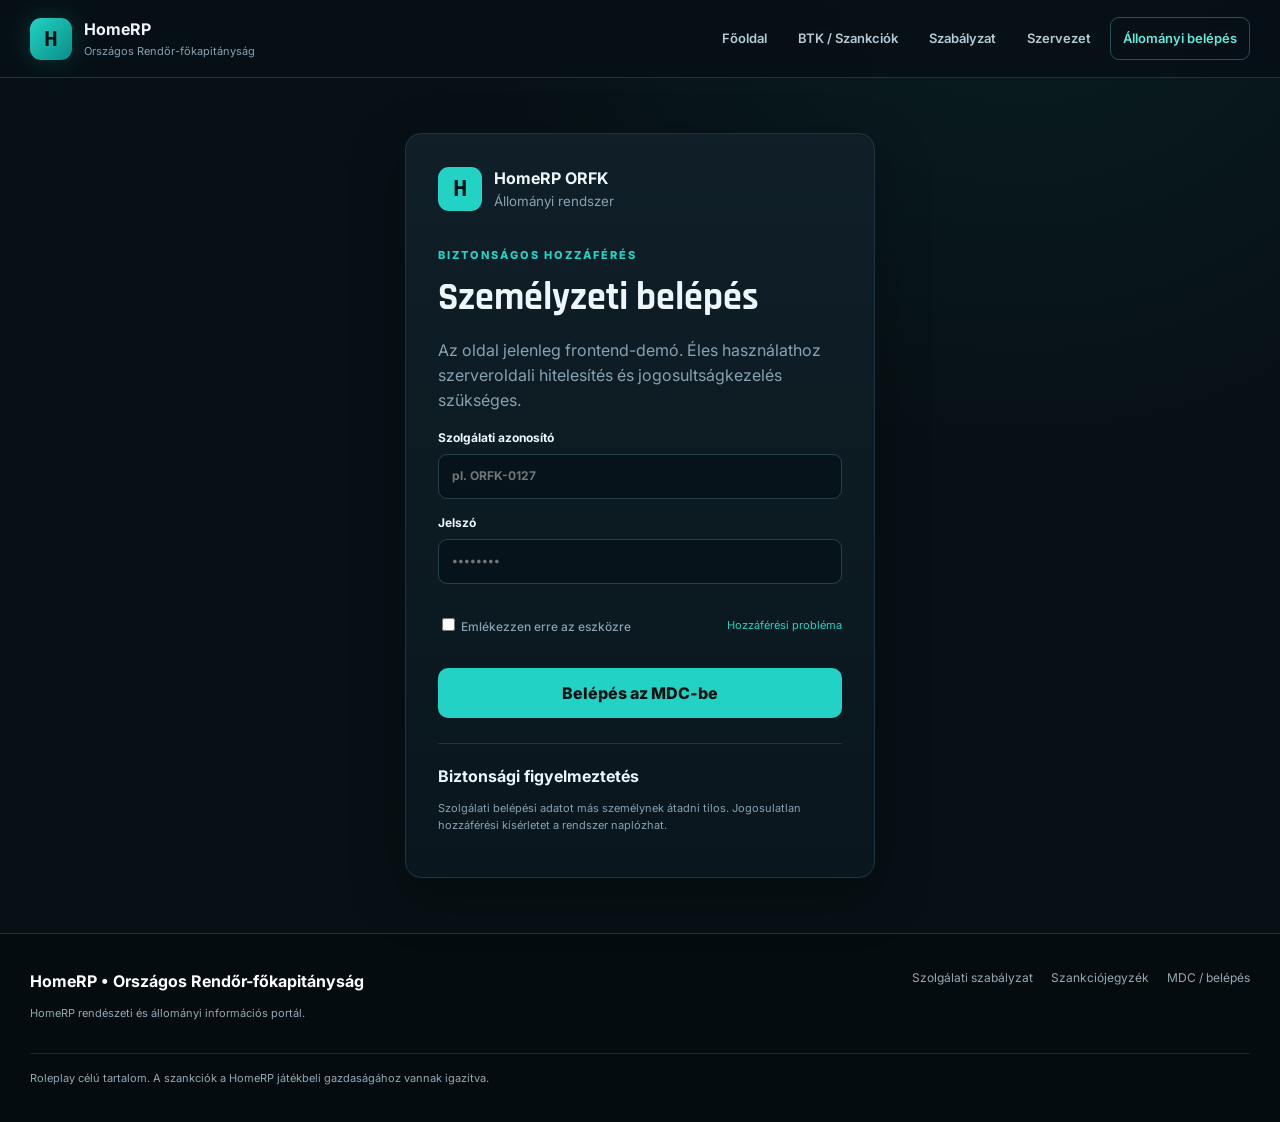
==== commit 402bfd3f: "Add files V1.3.0" ====
--- a/belepes.html
+++ b/belepes.html
@@ -47,7 +47,7 @@
 <footer class="site-footer">
   <div>
     <strong>HomeRP • Országos Rendőr-főkapitányság</strong>
-    <p>OGR City rendészeti és állományi információs portál.</p>
+    <p>HomeRP rendészeti és állományi információs portál.</p>
   </div>
   <div class="footer-links">
     <a href="szabalyzat.html">Szolgálati szabályzat</a>
